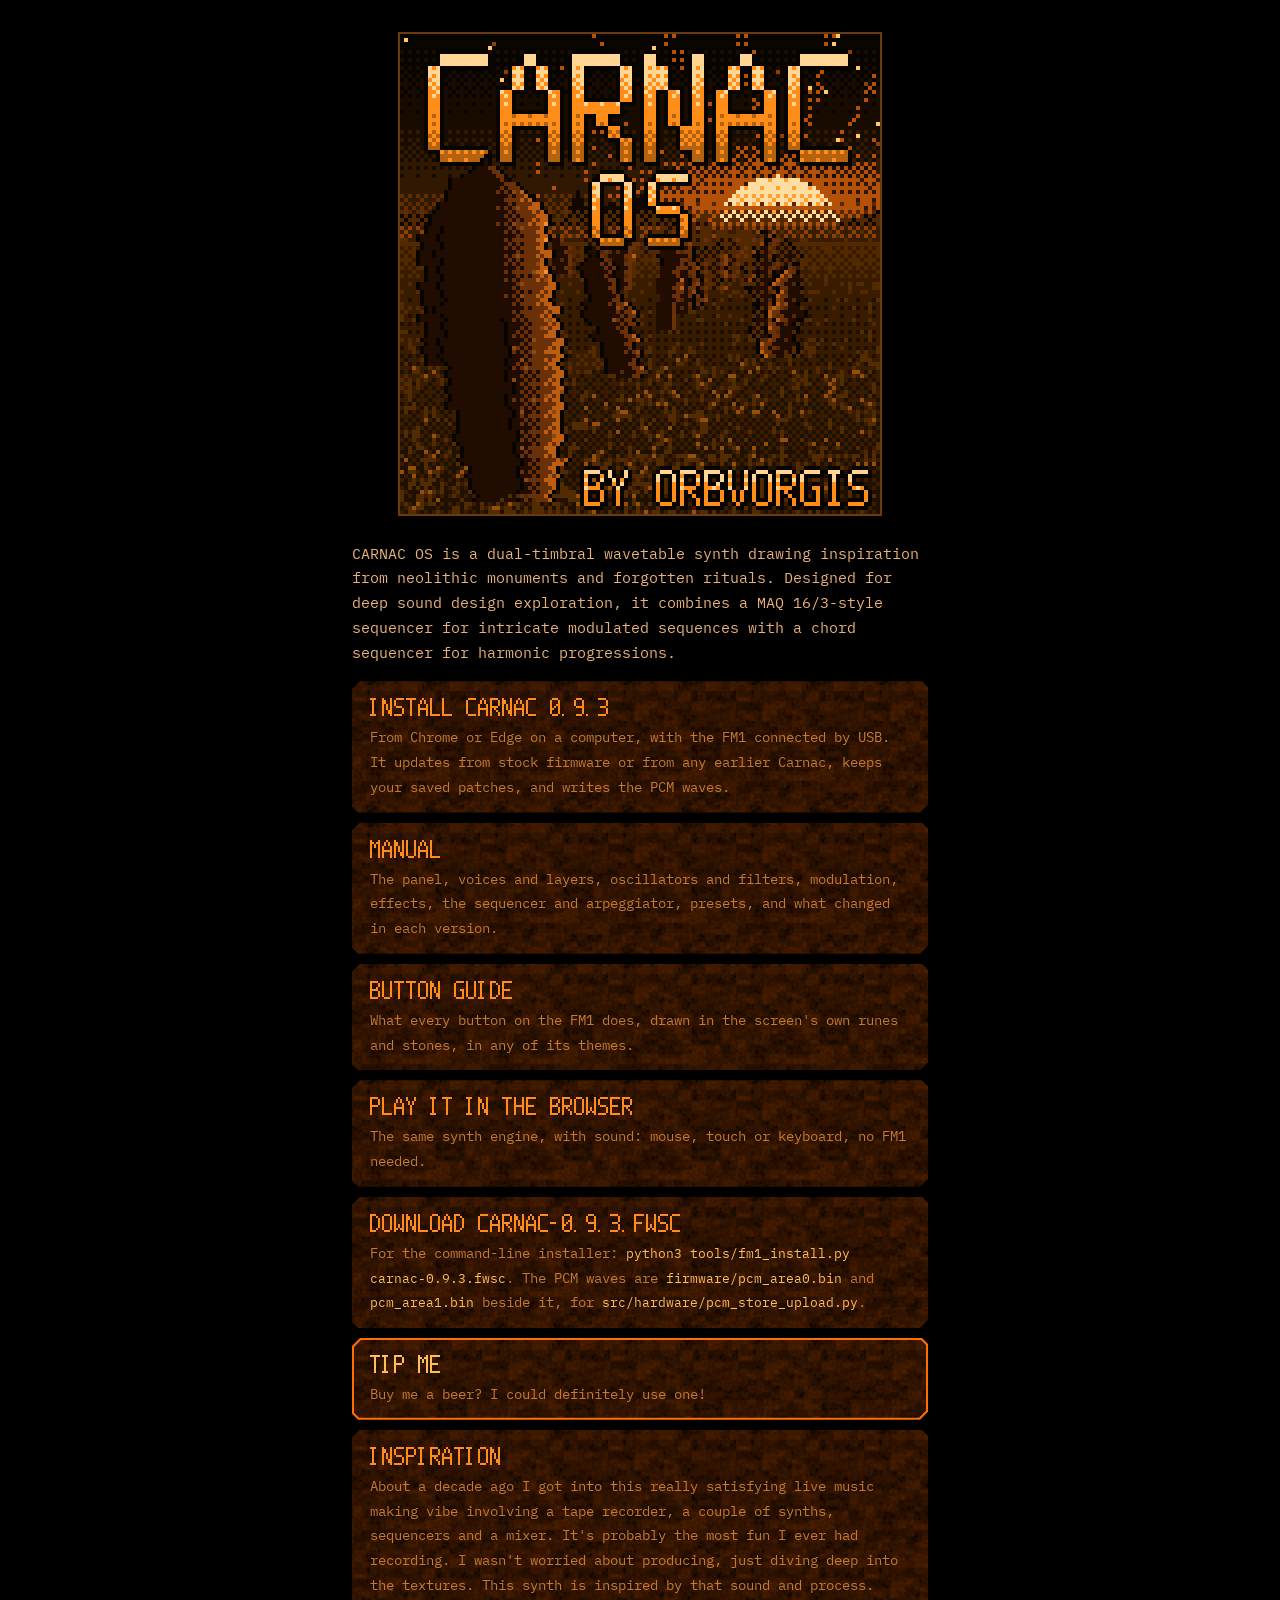
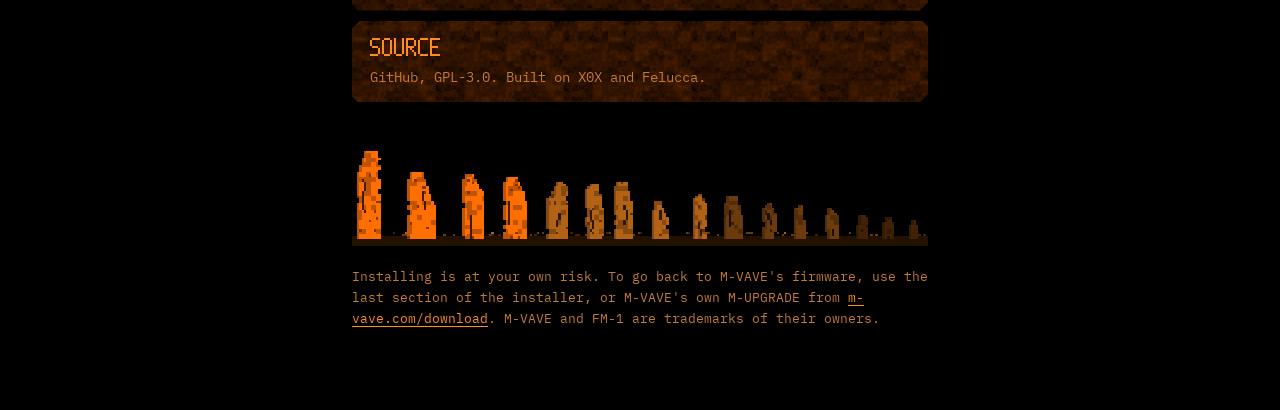
==== index.html @ 4bea8783 "Site for Carnac OS 0.9.3 (from 6387a21)" ====
<!doctype html>
<!-- SPDX-License-Identifier: GPL-3.0-only
     Carnac OS landing page; web/site/make_site.py fills the __MARKS__. -->
<html lang="en">
<head>
<meta charset="utf-8">
<meta name="viewport" content="width=device-width, initial-scale=1">
<title>Carnac OS</title>
<meta name="description" content="Carnac OS: synthesizer firmware for the M-VAVE FM1.">
<link rel="preconnect" href="https://fonts.googleapis.com">
<link rel="preconnect" href="https://fonts.gstatic.com" crossorigin>
<link rel="stylesheet" href="https://fonts.googleapis.com/css2?family=IBM+Plex+Mono:wght@400;600&display=swap">
<link rel="preload" href="carnac-rune.woff" as="font" type="font/woff" crossorigin>
<link rel="stylesheet" href="carnac.css">
</head>
<body>
<main>
  <h1 class="screen"><img class="px" src="splash.png" width="240" height="240" alt="CARNAC OS, by Orbvorgis"></h1>
  <p>CARNAC OS is a dual-timbral wavetable synth drawing inspiration from neolithic monuments and forgotten rituals.
    Designed for deep sound design exploration, it combines a MAQ 16/3-style sequencer for intricate modulated
    sequences with a chord sequencer for harmonic progressions.</p>
  <nav class="menu">
    <a class="tablet" href="install/"><strong>Install Carnac 0.9.3</strong><span>From Chrome or Edge on a computer, with the FM1 connected by USB. It updates from stock firmware or from any earlier Carnac, keeps your saved patches, and writes the PCM waves.</span></a>
    <a class="tablet" href="manual/"><strong>Manual</strong><span>The panel, voices and layers, oscillators and filters, modulation, effects, the sequencer and arpeggiator, presets, and what changed in each version.</span></a>
    <a class="tablet" href="guide/"><strong>Button guide</strong><span>What every button on the FM1 does, drawn in the screen's own runes and stones, in any of its themes.</span></a>
    <a class="tablet" href="play/"><strong>Play it in the browser</strong><span>The same synth engine, with sound: mouse, touch or keyboard, no FM1 needed.</span></a>
    <a class="tablet" href="firmware/carnac-0.9.3.fwsc"><strong>Download carnac-0.9.3.fwsc</strong><span>For the command-line installer: <code>python3 tools/fm1_install.py carnac-0.9.3.fwsc</code>. The PCM waves are <code>firmware/pcm_area0.bin</code> and <code>pcm_area1.bin</code> beside it, for <code>src/hardware/pcm_store_upload.py</code>.</span></a>
    <a class="tablet tip" href="https://ko-fi.com/orbvorgis" target="_blank" rel="noopener"><strong>Tip me</strong><span>Buy me a beer? I could definitely use one!</span></a>
    <a class="tablet" href="https://orbvorgis.bandcamp.com/album/the-portal-tomb-soundsystem" target="_blank" rel="noopener"><strong>Inspiration</strong><span>About a decade ago I got into this really satisfying live music making vibe involving a tape recorder, a couple of synths, sequencers and a mixer. It's probably the most fun I ever had recording. I wasn't worried about producing, just diving deep into the textures. This synth is inspired by that sound and process.</span></a>
    <a class="tablet" href="https://github.com/OwenKirby/carnac-os"><strong>Source</strong><span>GitHub, GPL-3.0. Built on X0X and Felucca.</span></a>
  </nav>
  <footer>
    <canvas class="alignment" data-alignment="7" width="240" height="44" aria-hidden="true"></canvas>
    <p class="small">Installing is at your own risk. To go back to M-VAVE's firmware, use the last section of the installer,
      or M-VAVE's own M-UPGRADE from <a href="https://www.m-vave.com/download">m-vave.com/download</a>.
      M-VAVE and FM-1 are trademarks of their owners.</p>
  </footer>
</main>
<script src="stones.js"></script>
</body>
</html>
---- carnac.css ----
/* SPDX-License-Identifier: GPL-3.0-only
   The Carnac OS site in the FM1's own look: the SAMHAIN palette (src/ui_seq_draw.c SQ_PAL ORANGE: orange on black),
   the screen's rune face (carnac-rune.woff, web/site/make_rune_font.py), tablets of the dark stone (SQ_ROCK) and the
   menhirs of stones.js. Shared by the landing page and the installer; make_site.py copies it to the site's root. */
@font-face { font-family: "Carnac Rune"; src: url("carnac-rune.woff") format("woff"); font-display: swap; }

:root {
  /* SQ_PAL ORANGE */
  --bg: #000; --surf: #221000; --text: #ff8c1e; --theme: #ff6e00; --accent: #ffbe5a; --mid: #b26215; --dim: #6b3b0d;
  --sel: #733200; --stone: #422206;
  /* SQ_PAL_LANE ORANGE: the highlight (the menu row under the cursor), its words in light tones */
  --lane: #6e2a00; --lane-text: #ffc88c; --lane-hi: #ffe8c8;
  /* SQ_ROCK ORANGE: a tablet's face, its grooves */
  --rock: #301300; --groove: #0e0500;
  /* reading text on the web: ACCENT's tones, a little paler, so a paragraph reads */
  --body: #e9b27a; --soft: #c27a36; --warn: #ff6a50;
  --rune: "Carnac Rune", "IBM Plex Mono", ui-monospace, monospace;
  --mono: "IBM Plex Mono", ui-monospace, Consolas, monospace;
  color-scheme: dark;
}
* { box-sizing: border-box; }
html { background: var(--bg); }
body { margin: 0; background: var(--bg); color: var(--body); padding: 32px 16px 64px;
       font: 400 15px/1.65 var(--mono); }
main { max-width: 36rem; margin: 0 auto; }
a { color: var(--text); text-underline-offset: 3px; }
a:hover { color: var(--accent); }
::selection { background: var(--lane); color: var(--lane-hi); }
p { margin: 0 0 1rem; }
code { font: 400 .9em var(--mono); color: var(--accent); overflow-wrap: anywhere; }

/* the rune face: font-size in tens of px, so each of the face's pixels is a whole number of screen pixels */
.rune, h1, h2, button, .home { font-family: var(--rune); font-weight: 400; letter-spacing: 0;
                               -webkit-font-smoothing: none; }
h1 { font-size: 30px; line-height: 1.2; color: var(--text); margin: .8rem 0 1rem; }
h2 { font-size: 20px; line-height: 1.3; color: var(--text); margin: 2.6rem 0 .9rem; padding-bottom: 6px;
     border-bottom: 2px solid var(--dim); }
.home { font-size: 20px; color: var(--mid); text-decoration: none; }
.home:hover, .home:focus-visible { color: var(--text); }
.soft { color: var(--soft); }

/* pixel art: whole pixels, never smoothed */
canvas, img.px { image-rendering: pixelated; image-rendering: crisp-edges; display: block; }

/* the FM1's screen: the splash, in a 2 px frame like the knob frame's */
.screen { display: block; width: min(100%, 484px); margin: 0 auto 1.6rem; border: 2px solid var(--dim); background: #000; }
.screen img { width: 100%; height: auto; }

/* a row of menhirs (stones.js data-alignment) */
canvas.alignment { width: 100%; height: auto; margin: 0 0 1.2rem; }

/* a tablet of the dark stone: hewn corners, its face mottled (stones.js sets --rock-tex) */
.tablet { background-color: var(--rock); background-image: var(--rock-tex, none); background-size: 128px 128px;
          clip-path: polygon(8px 0, calc(100% - 6px) 0, 100% 6px, 100% calc(100% - 8px), calc(100% - 8px) 100%,
                             6px 100%, 0 calc(100% - 6px), 0 8px); }

/* the menu: rows of tablets, the one under the cursor in the highlight's colours */
nav.menu { display: grid; gap: 10px; margin: 0 0 2rem; }
nav.menu a { display: block; text-decoration: none; padding: 14px 18px 13px; color: var(--soft); }
nav.menu a strong { display: block; font: 400 20px/1.3 var(--rune); color: var(--text); margin-bottom: 4px; }
nav.menu a span { font-size: 14px; }
nav.menu a:hover, nav.menu a:focus-visible { background-color: var(--lane); background-image: var(--lane-tex, none);
                                             background-size: 128px 128px;
                                             color: var(--lane-text); outline: none; }
nav.menu a:hover strong, nav.menu a:focus-visible strong { color: var(--lane-hi); }
nav.menu a:hover code, nav.menu a:focus-visible code { color: var(--lane-hi); }
/* the tip tablet: rimmed in THEME (the clip-path eats a border, so the face sits 2px inside a lit tablet) */
nav.menu a.tip, nav.menu a.tip:hover, nav.menu a.tip:focus-visible { position: relative; background: var(--theme); }
nav.menu a.tip::before { content: ""; position: absolute; inset: 2px; z-index: -1;
                         background-color: var(--rock); background-image: var(--rock-tex, none); background-size: 128px 128px;
                         clip-path: polygon(7px 0, calc(100% - 5px) 0, 100% 5px, 100% calc(100% - 7px), calc(100% - 7px) 100%,
                                            5px 100%, 0 calc(100% - 5px), 0 7px); }
nav.menu a.tip strong { color: var(--accent); }
nav.menu a.tip:hover::before, nav.menu a.tip:focus-visible::before { background-color: var(--lane);
                                                                     background-image: var(--lane-tex, none); }

/* buttons: hewn tablets, THEME lit; the quiet one dark stone */
button { font-size: 20px; line-height: 1.2; cursor: pointer; border: 0; padding: 12px 22px 11px;
         background: var(--theme); color: #000;
         clip-path: polygon(6px 0, calc(100% - 6px) 0, 100% 6px, 100% calc(100% - 6px), calc(100% - 6px) 100%,
                            6px 100%, 0 calc(100% - 6px), 0 6px); }
button:hover:not(:disabled), button:focus-visible { background: var(--accent); outline: none; }
button.quiet { background: var(--lane); color: var(--lane-hi); }
button.quiet:hover:not(:disabled), button.quiet:focus-visible { background: var(--sel); }
button:disabled { background: var(--surf); color: var(--dim); cursor: default; }

.small { font-size: 13px; color: var(--soft); }
footer { margin-top: 2.4rem; }
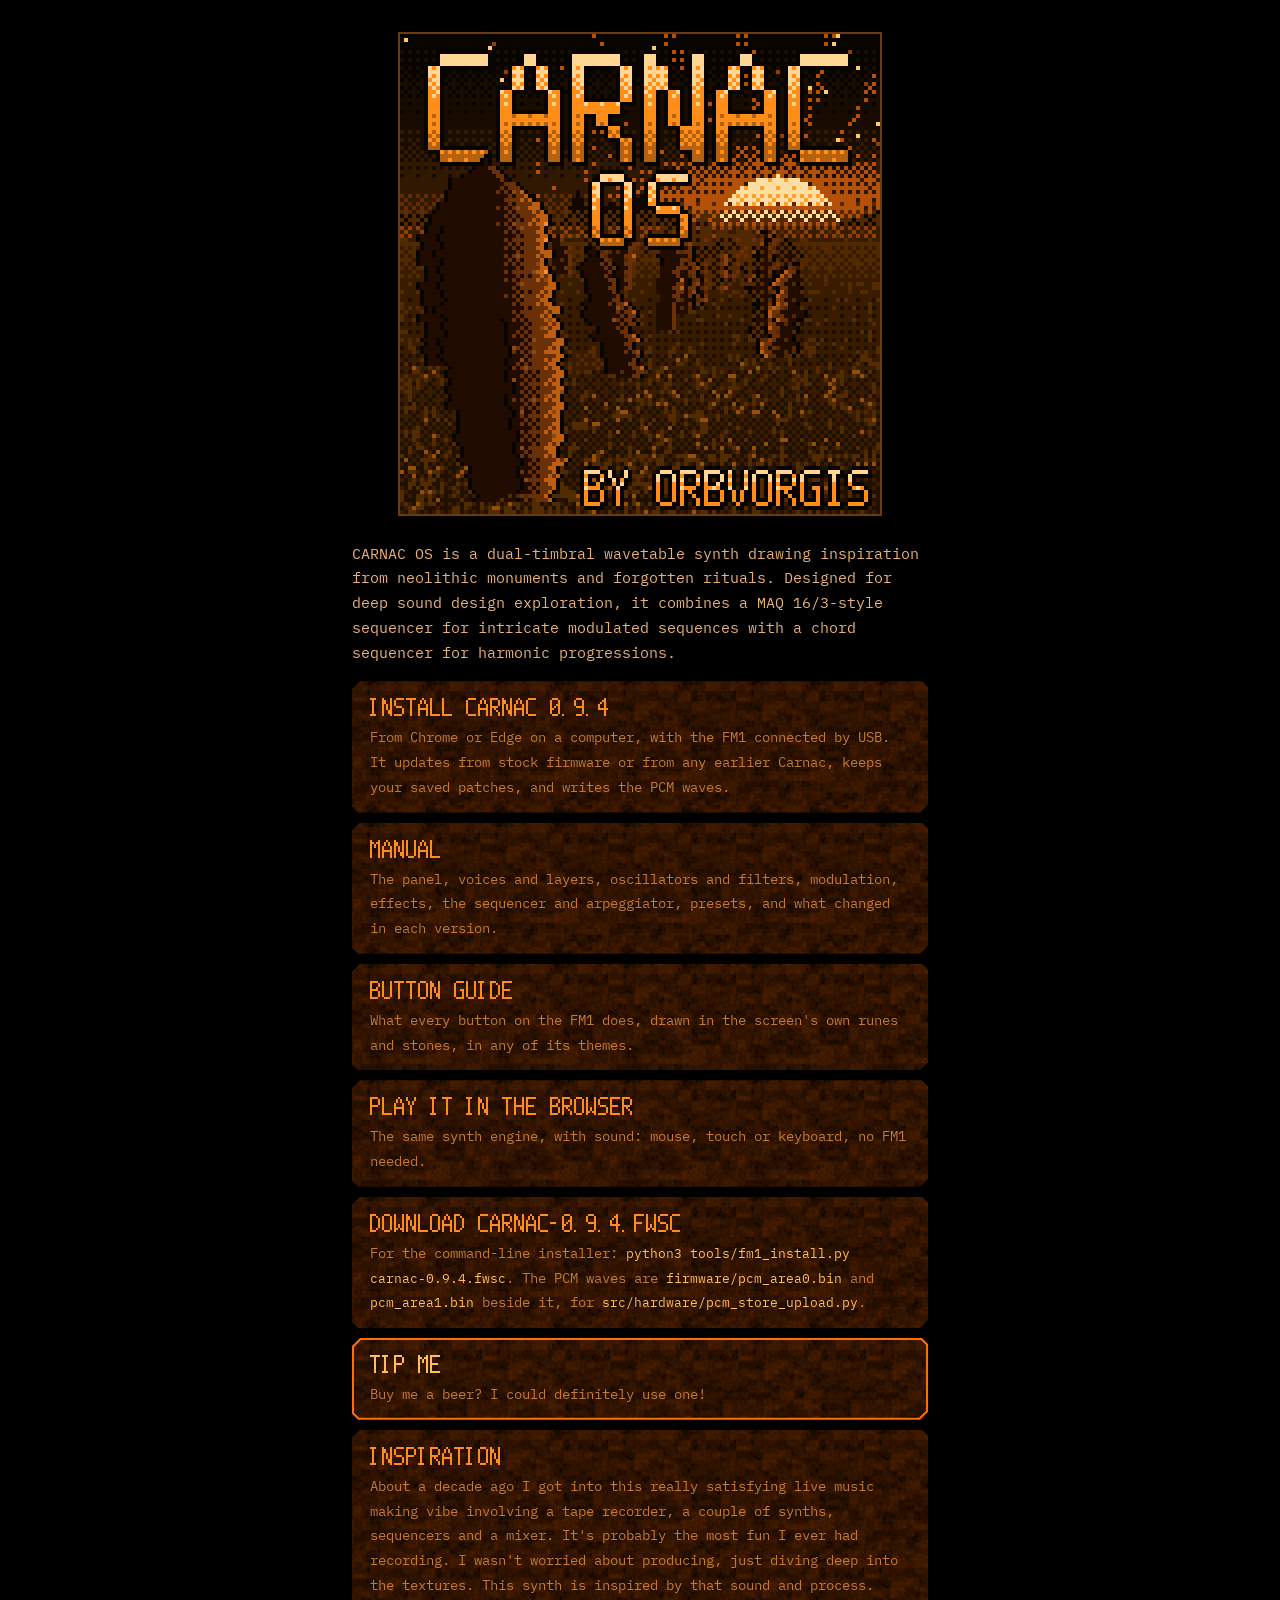
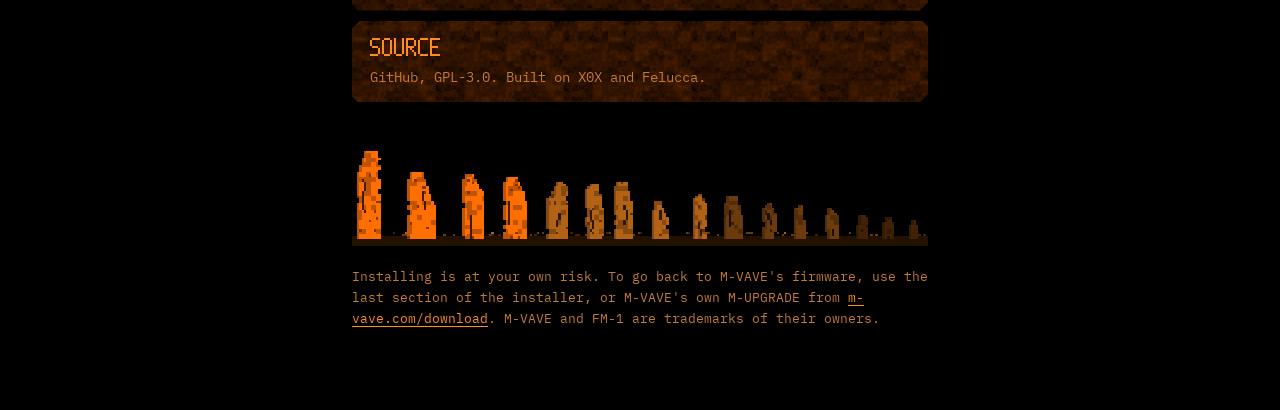
==== commit b9cef2ba: "Site for Carnac OS 0.9.4 (from 32369d3)" ====
--- a/index.html
+++ b/index.html
@@ -20,11 +20,11 @@
     Designed for deep sound design exploration, it combines a MAQ 16/3-style sequencer for intricate modulated
     sequences with a chord sequencer for harmonic progressions.</p>
   <nav class="menu">
-    <a class="tablet" href="install/"><strong>Install Carnac 0.9.3</strong><span>From Chrome or Edge on a computer, with the FM1 connected by USB. It updates from stock firmware or from any earlier Carnac, keeps your saved patches, and writes the PCM waves.</span></a>
+    <a class="tablet" href="install/"><strong>Install Carnac 0.9.4</strong><span>From Chrome or Edge on a computer, with the FM1 connected by USB. It updates from stock firmware or from any earlier Carnac, keeps your saved patches, and writes the PCM waves.</span></a>
     <a class="tablet" href="manual/"><strong>Manual</strong><span>The panel, voices and layers, oscillators and filters, modulation, effects, the sequencer and arpeggiator, presets, and what changed in each version.</span></a>
     <a class="tablet" href="guide/"><strong>Button guide</strong><span>What every button on the FM1 does, drawn in the screen's own runes and stones, in any of its themes.</span></a>
     <a class="tablet" href="play/"><strong>Play it in the browser</strong><span>The same synth engine, with sound: mouse, touch or keyboard, no FM1 needed.</span></a>
-    <a class="tablet" href="firmware/carnac-0.9.3.fwsc"><strong>Download carnac-0.9.3.fwsc</strong><span>For the command-line installer: <code>python3 tools/fm1_install.py carnac-0.9.3.fwsc</code>. The PCM waves are <code>firmware/pcm_area0.bin</code> and <code>pcm_area1.bin</code> beside it, for <code>src/hardware/pcm_store_upload.py</code>.</span></a>
+    <a class="tablet" href="firmware/carnac-0.9.4.fwsc"><strong>Download carnac-0.9.4.fwsc</strong><span>For the command-line installer: <code>python3 tools/fm1_install.py carnac-0.9.4.fwsc</code>. The PCM waves are <code>firmware/pcm_area0.bin</code> and <code>pcm_area1.bin</code> beside it, for <code>src/hardware/pcm_store_upload.py</code>.</span></a>
     <a class="tablet tip" href="https://ko-fi.com/orbvorgis" target="_blank" rel="noopener"><strong>Tip me</strong><span>Buy me a beer? I could definitely use one!</span></a>
     <a class="tablet" href="https://orbvorgis.bandcamp.com/album/the-portal-tomb-soundsystem" target="_blank" rel="noopener"><strong>Inspiration</strong><span>About a decade ago I got into this really satisfying live music making vibe involving a tape recorder, a couple of synths, sequencers and a mixer. It's probably the most fun I ever had recording. I wasn't worried about producing, just diving deep into the textures. This synth is inspired by that sound and process.</span></a>
     <a class="tablet" href="https://github.com/OwenKirby/carnac-os"><strong>Source</strong><span>GitHub, GPL-3.0. Built on X0X and Felucca.</span></a>
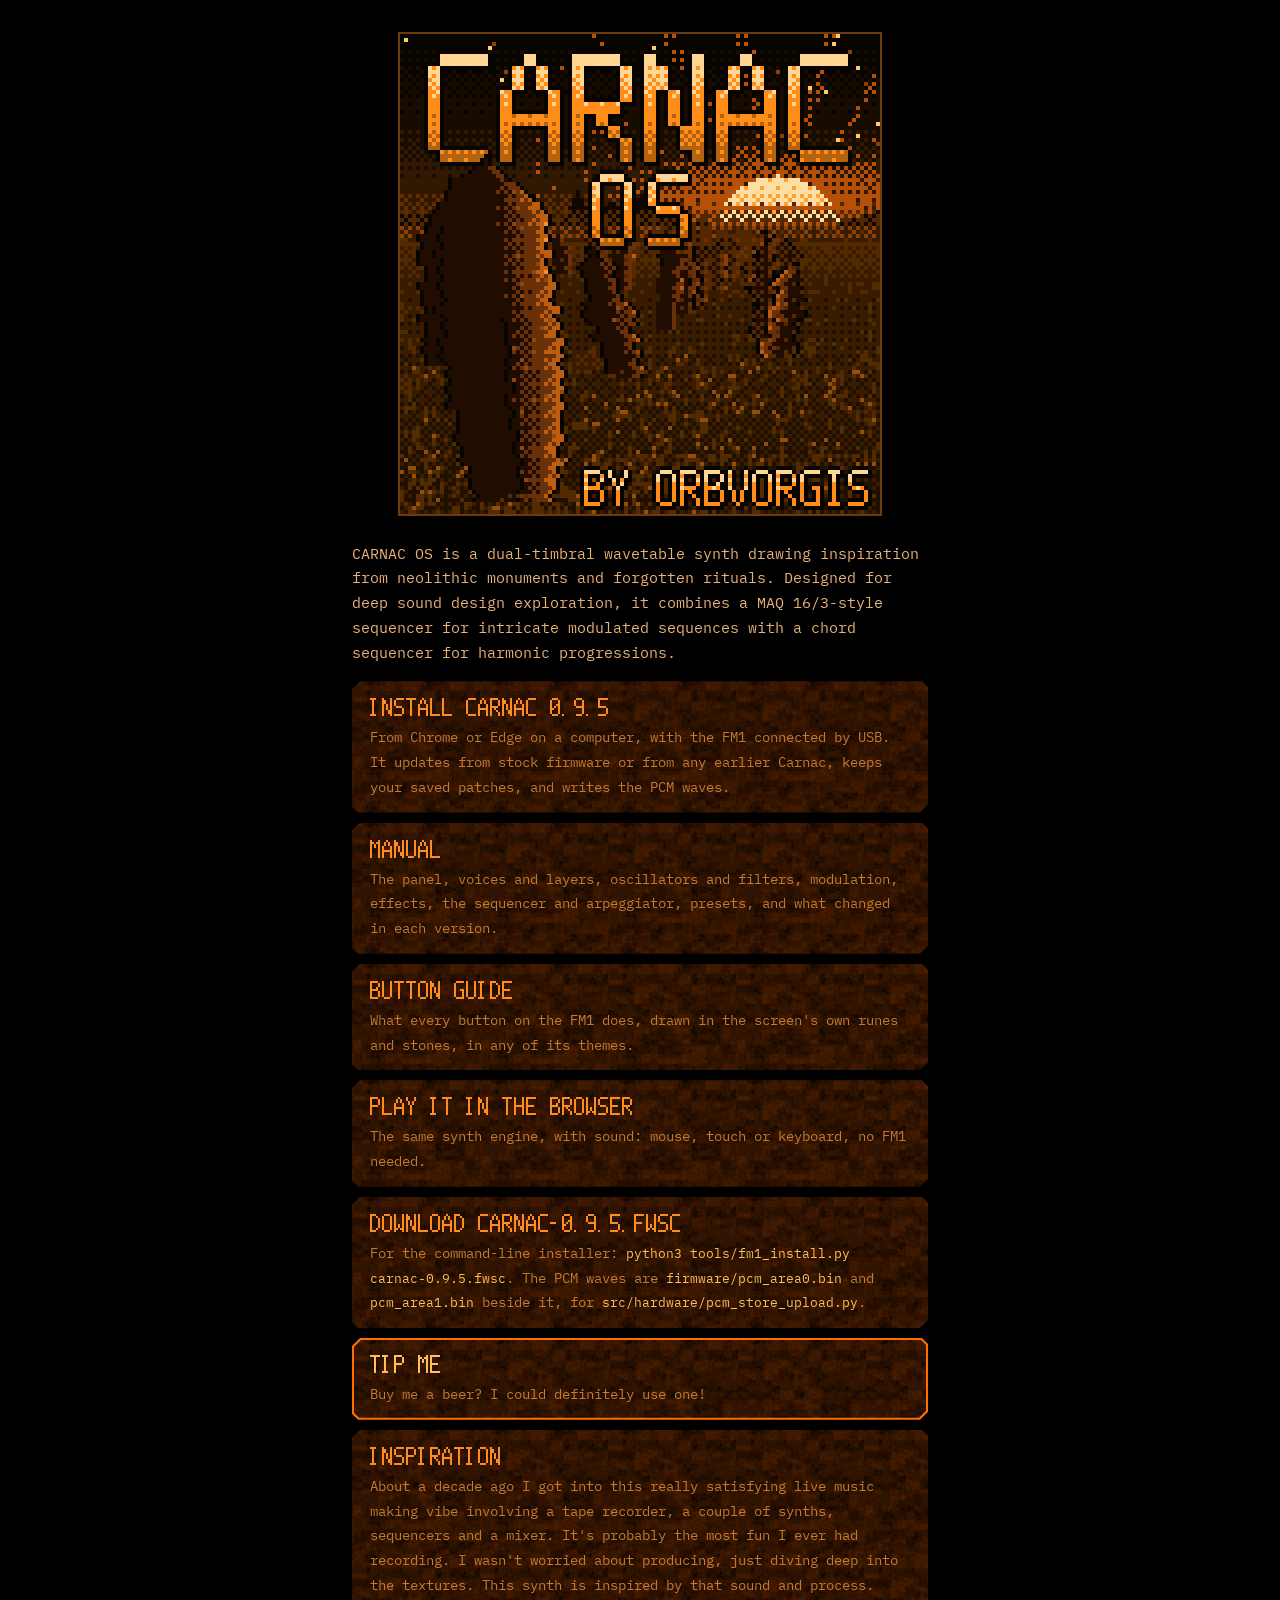
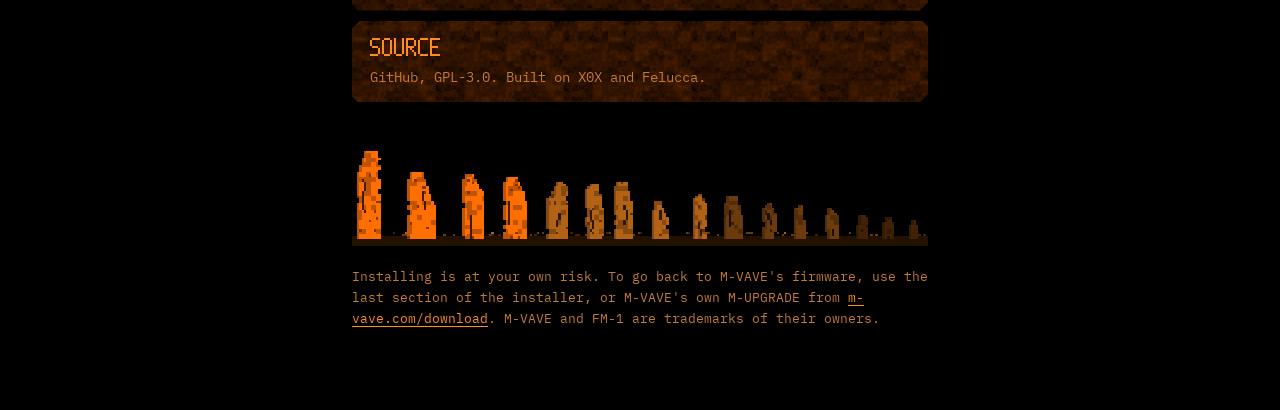
==== commit c4a6978d: "Site for Carnac OS 0.9.5 (from be8cc10)" ====
--- a/index.html
+++ b/index.html
@@ -20,11 +20,11 @@
     Designed for deep sound design exploration, it combines a MAQ 16/3-style sequencer for intricate modulated
     sequences with a chord sequencer for harmonic progressions.</p>
   <nav class="menu">
-    <a class="tablet" href="install/"><strong>Install Carnac 0.9.4</strong><span>From Chrome or Edge on a computer, with the FM1 connected by USB. It updates from stock firmware or from any earlier Carnac, keeps your saved patches, and writes the PCM waves.</span></a>
+    <a class="tablet" href="install/"><strong>Install Carnac 0.9.5</strong><span>From Chrome or Edge on a computer, with the FM1 connected by USB. It updates from stock firmware or from any earlier Carnac, keeps your saved patches, and writes the PCM waves.</span></a>
     <a class="tablet" href="manual/"><strong>Manual</strong><span>The panel, voices and layers, oscillators and filters, modulation, effects, the sequencer and arpeggiator, presets, and what changed in each version.</span></a>
     <a class="tablet" href="guide/"><strong>Button guide</strong><span>What every button on the FM1 does, drawn in the screen's own runes and stones, in any of its themes.</span></a>
     <a class="tablet" href="play/"><strong>Play it in the browser</strong><span>The same synth engine, with sound: mouse, touch or keyboard, no FM1 needed.</span></a>
-    <a class="tablet" href="firmware/carnac-0.9.4.fwsc"><strong>Download carnac-0.9.4.fwsc</strong><span>For the command-line installer: <code>python3 tools/fm1_install.py carnac-0.9.4.fwsc</code>. The PCM waves are <code>firmware/pcm_area0.bin</code> and <code>pcm_area1.bin</code> beside it, for <code>src/hardware/pcm_store_upload.py</code>.</span></a>
+    <a class="tablet" href="firmware/carnac-0.9.5.fwsc"><strong>Download carnac-0.9.5.fwsc</strong><span>For the command-line installer: <code>python3 tools/fm1_install.py carnac-0.9.5.fwsc</code>. The PCM waves are <code>firmware/pcm_area0.bin</code> and <code>pcm_area1.bin</code> beside it, for <code>src/hardware/pcm_store_upload.py</code>.</span></a>
     <a class="tablet tip" href="https://ko-fi.com/orbvorgis" target="_blank" rel="noopener"><strong>Tip me</strong><span>Buy me a beer? I could definitely use one!</span></a>
     <a class="tablet" href="https://orbvorgis.bandcamp.com/album/the-portal-tomb-soundsystem" target="_blank" rel="noopener"><strong>Inspiration</strong><span>About a decade ago I got into this really satisfying live music making vibe involving a tape recorder, a couple of synths, sequencers and a mixer. It's probably the most fun I ever had recording. I wasn't worried about producing, just diving deep into the textures. This synth is inspired by that sound and process.</span></a>
     <a class="tablet" href="https://github.com/OwenKirby/carnac-os"><strong>Source</strong><span>GitHub, GPL-3.0. Built on X0X and Felucca.</span></a>
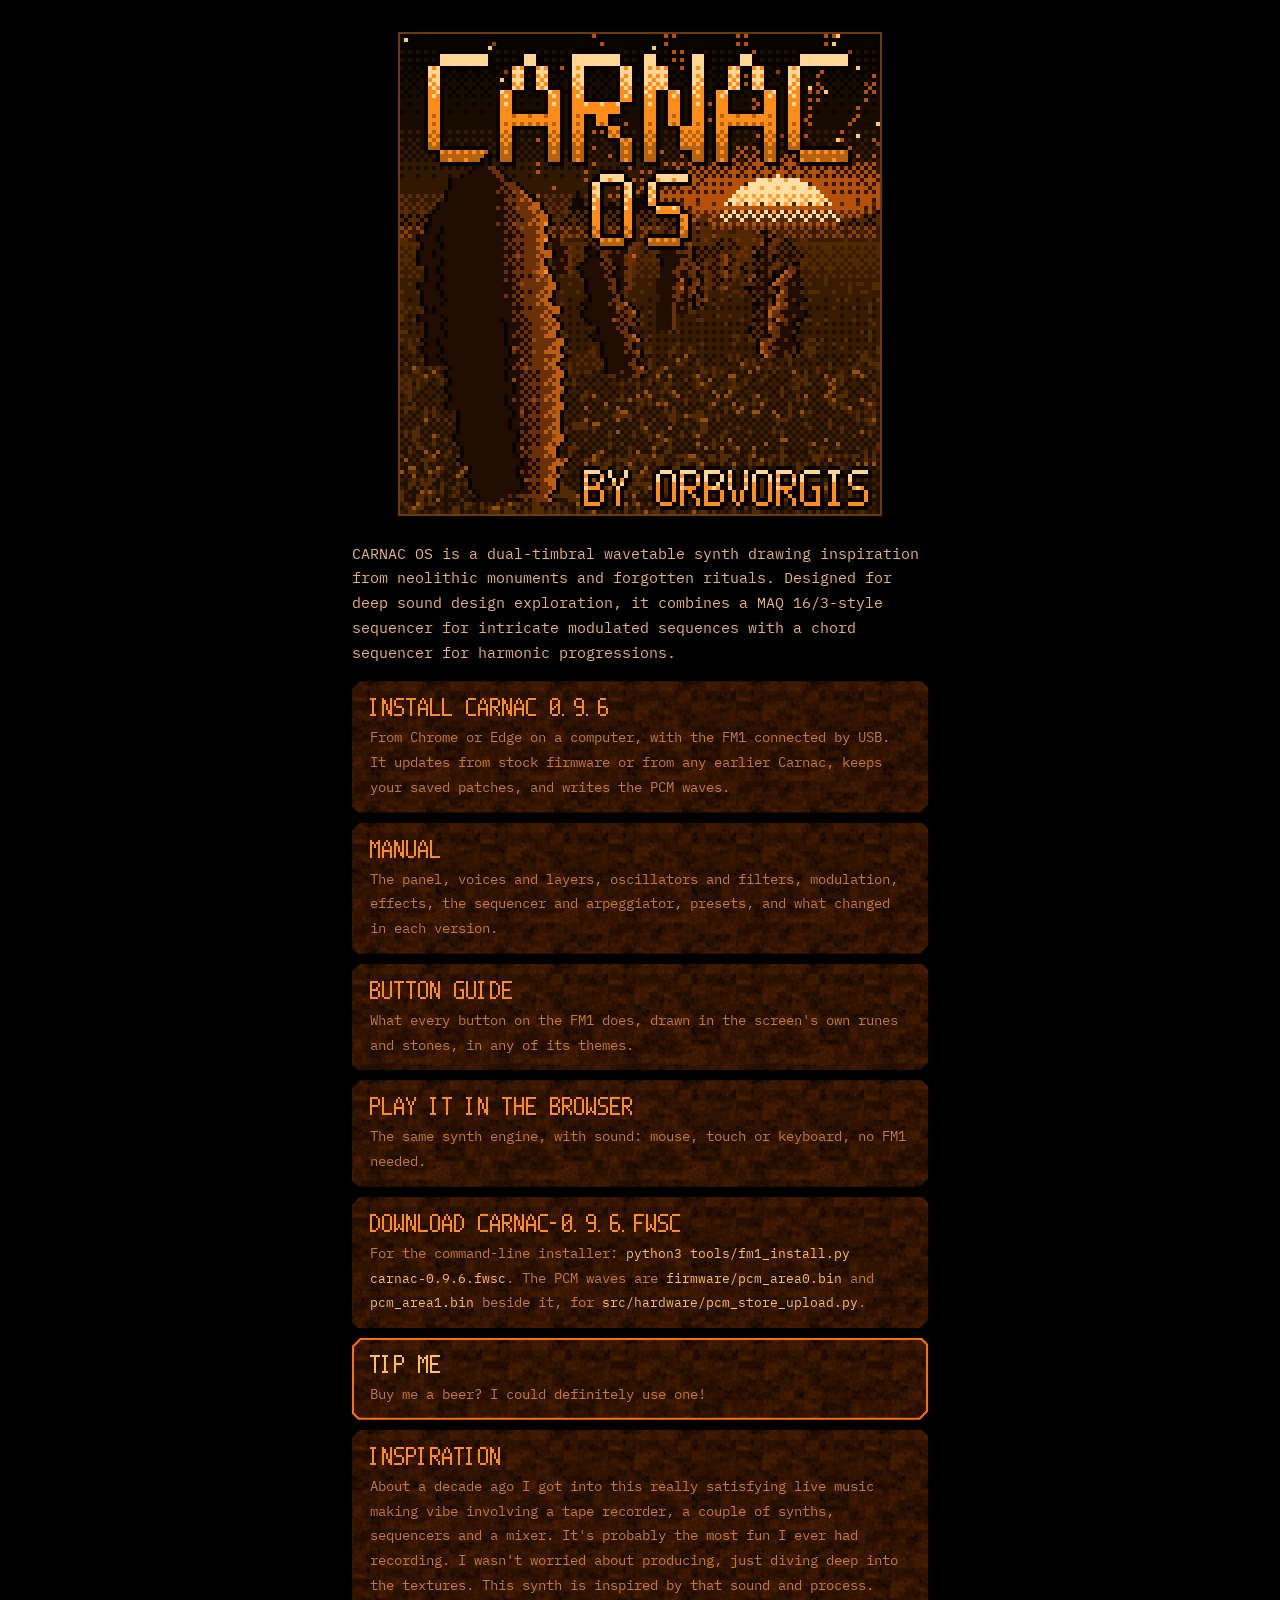
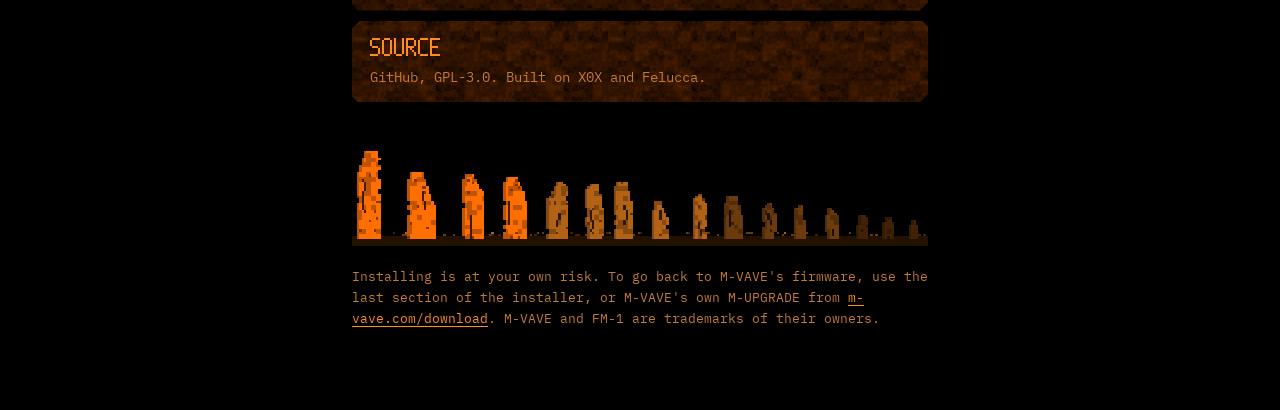
==== commit 042b1724: "Site for Carnac OS 0.9.6 (from 55cf5b5)" ====
--- a/index.html
+++ b/index.html
@@ -20,11 +20,11 @@
     Designed for deep sound design exploration, it combines a MAQ 16/3-style sequencer for intricate modulated
     sequences with a chord sequencer for harmonic progressions.</p>
   <nav class="menu">
-    <a class="tablet" href="install/"><strong>Install Carnac 0.9.5</strong><span>From Chrome or Edge on a computer, with the FM1 connected by USB. It updates from stock firmware or from any earlier Carnac, keeps your saved patches, and writes the PCM waves.</span></a>
+    <a class="tablet" href="install/"><strong>Install Carnac 0.9.6</strong><span>From Chrome or Edge on a computer, with the FM1 connected by USB. It updates from stock firmware or from any earlier Carnac, keeps your saved patches, and writes the PCM waves.</span></a>
     <a class="tablet" href="manual/"><strong>Manual</strong><span>The panel, voices and layers, oscillators and filters, modulation, effects, the sequencer and arpeggiator, presets, and what changed in each version.</span></a>
     <a class="tablet" href="guide/"><strong>Button guide</strong><span>What every button on the FM1 does, drawn in the screen's own runes and stones, in any of its themes.</span></a>
     <a class="tablet" href="play/"><strong>Play it in the browser</strong><span>The same synth engine, with sound: mouse, touch or keyboard, no FM1 needed.</span></a>
-    <a class="tablet" href="firmware/carnac-0.9.5.fwsc"><strong>Download carnac-0.9.5.fwsc</strong><span>For the command-line installer: <code>python3 tools/fm1_install.py carnac-0.9.5.fwsc</code>. The PCM waves are <code>firmware/pcm_area0.bin</code> and <code>pcm_area1.bin</code> beside it, for <code>src/hardware/pcm_store_upload.py</code>.</span></a>
+    <a class="tablet" href="firmware/carnac-0.9.6.fwsc"><strong>Download carnac-0.9.6.fwsc</strong><span>For the command-line installer: <code>python3 tools/fm1_install.py carnac-0.9.6.fwsc</code>. The PCM waves are <code>firmware/pcm_area0.bin</code> and <code>pcm_area1.bin</code> beside it, for <code>src/hardware/pcm_store_upload.py</code>.</span></a>
     <a class="tablet tip" href="https://ko-fi.com/orbvorgis" target="_blank" rel="noopener"><strong>Tip me</strong><span>Buy me a beer? I could definitely use one!</span></a>
     <a class="tablet" href="https://orbvorgis.bandcamp.com/album/the-portal-tomb-soundsystem" target="_blank" rel="noopener"><strong>Inspiration</strong><span>About a decade ago I got into this really satisfying live music making vibe involving a tape recorder, a couple of synths, sequencers and a mixer. It's probably the most fun I ever had recording. I wasn't worried about producing, just diving deep into the textures. This synth is inspired by that sound and process.</span></a>
     <a class="tablet" href="https://github.com/OwenKirby/carnac-os"><strong>Source</strong><span>GitHub, GPL-3.0. Built on X0X and Felucca.</span></a>
